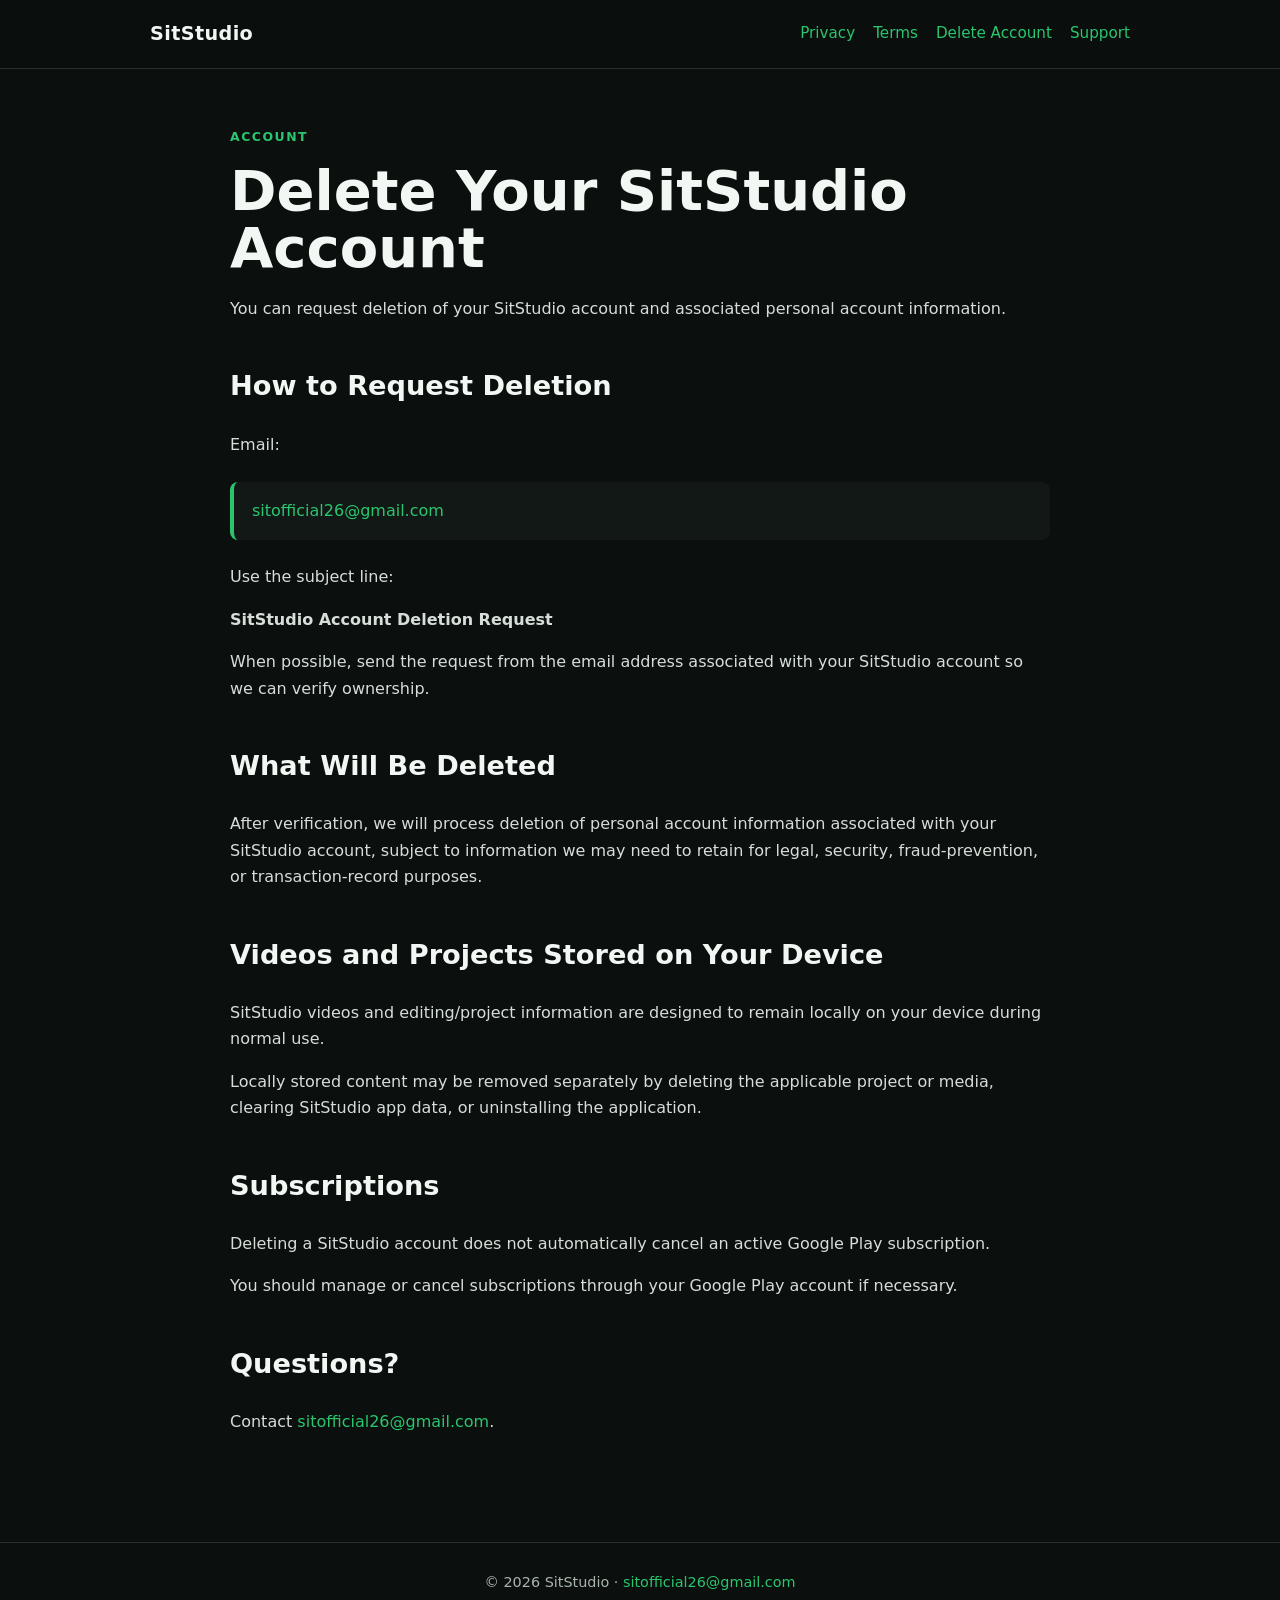
==== delete-account.html @ 653248a5 "Add delete-account.html with account deletion info This HTML file provides information on how to del" ====
<!DOCTYPE html>
<html lang="en">
<head>
  <meta charset="UTF-8">
  <meta name="viewport" content="width=device-width, initial-scale=1.0">
  <title>Delete Your Account | SitStudio</title>
  <link rel="stylesheet" href="styles.css">
</head>
<body>
<header>
  <nav class="nav">
    <a class="brand" href="index.html">SitStudio</a>
    <div class="nav-links">
      <a href="privacy.html">Privacy</a>
      <a href="terms.html">Terms</a>
      <a href="delete-account.html">Delete Account</a>
      <a href="support.html">Support</a>
    </div>
  </nav>
</header>

<main class="legal">
  <div class="eyebrow">Account</div>
  <h1>Delete Your SitStudio Account</h1>

  <p>You can request deletion of your SitStudio account and associated personal account information.</p>

  <h2>How to Request Deletion</h2>

  <p>Email:</p>

  <div class="notice">
    <a href="mailto:sitofficial26@gmail.com?subject=SitStudio%20Account%20Deletion%20Request">
      sitofficial26@gmail.com
    </a>
  </div>

  <p>Use the subject line:</p>

  <p><strong>SitStudio Account Deletion Request</strong></p>

  <p>When possible, send the request from the email address associated with your SitStudio account so we can verify ownership.</p>

  <h2>What Will Be Deleted</h2>
  <p>After verification, we will process deletion of personal account information associated with your SitStudio account, subject to information we may need to retain for legal, security, fraud-prevention, or transaction-record purposes.</p>

  <h2>Videos and Projects Stored on Your Device</h2>
  <p>SitStudio videos and editing/project information are designed to remain locally on your device during normal use.</p>

  <p>Locally stored content may be removed separately by deleting the applicable project or media, clearing SitStudio app data, or uninstalling the application.</p>

  <h2>Subscriptions</h2>
  <p>Deleting a SitStudio account does not automatically cancel an active Google Play subscription.</p>

  <p>You should manage or cancel subscriptions through your Google Play account if necessary.</p>

  <h2>Questions?</h2>
  <p>Contact <a href="mailto:sitofficial26@gmail.com">sitofficial26@gmail.com</a>.</p>
</main>

<footer>
  © 2026 SitStudio · <a href="mailto:sitofficial26@gmail.com">sitofficial26@gmail.com</a>
</footer>
</body>
</html>
---- styles.css ----
:root {
  --bg: #0b0f0d;
  --panel: #121815;
  --panel-2: #171f1b;
  --text: #f3f7f4;
  --muted: #a9b5ad;
  --green: #2bc56f;
  --green-dark: #16964f;
  --border: #26312b;
  --max: 980px;
}

* {
  box-sizing: border-box;
}

html {
  scroll-behavior: smooth;
}

body {
  margin: 0;
  background: var(--bg);
  color: var(--text);
  font-family: Inter, ui-sans-serif, system-ui, -apple-system, BlinkMacSystemFont, "Segoe UI", sans-serif;
  line-height: 1.65;
}

a {
  color: var(--green);
  text-decoration: none;
}

a:hover {
  text-decoration: underline;
}

header {
  border-bottom: 1px solid var(--border);
  background: rgba(11, 15, 13, 0.96);
  position: sticky;
  top: 0;
  z-index: 10;
}

.nav {
  width: min(var(--max), calc(100% - 32px));
  margin: 0 auto;
  min-height: 68px;
  display: flex;
  align-items: center;
  justify-content: space-between;
  gap: 20px;
}

.brand {
  font-size: 1.2rem;
  font-weight: 800;
  letter-spacing: 0.02em;
  color: var(--text);
}

.nav-links {
  display: flex;
  gap: 18px;
  flex-wrap: wrap;
  font-size: 0.95rem;
}

main {
  width: min(var(--max), calc(100% - 32px));
  margin: 0 auto;
}

.hero {
  padding: 90px 0 70px;
  text-align: center;
}

.eyebrow {
  color: var(--green);
  text-transform: uppercase;
  letter-spacing: 0.12em;
  font-weight: 800;
  font-size: 0.78rem;
}

h1 {
  font-size: clamp(2.4rem, 7vw, 5rem);
  line-height: 1.02;
  margin: 14px 0 20px;
}

h2 {
  margin-top: 42px;
  font-size: 1.7rem;
}

h3 {
  margin-top: 30px;
}

.lead {
  color: var(--muted);
  max-width: 720px;
  margin: 0 auto;
  font-size: 1.12rem;
}

.cta-row {
  margin-top: 32px;
  display: flex;
  justify-content: center;
  gap: 14px;
  flex-wrap: wrap;
}

.button {
  display: inline-block;
  background: var(--green);
  color: #07100b;
  padding: 12px 20px;
  border-radius: 10px;
  font-weight: 800;
}

.button.secondary {
  background: transparent;
  color: var(--text);
  border: 1px solid var(--border);
}

.grid {
  display: grid;
  grid-template-columns: repeat(3, 1fr);
  gap: 18px;
  padding: 20px 0 80px;
}

.card {
  background: linear-gradient(180deg, var(--panel), var(--panel-2));
  border: 1px solid var(--border);
  border-radius: 16px;
  padding: 22px;
}

.card h3 {
  margin-top: 0;
}

.card p {
  color: var(--muted);
}

.legal {
  max-width: 820px;
  padding: 58px 0 90px;
}

.legal h1 {
  font-size: clamp(2.2rem, 6vw, 3.5rem);
}

.legal p,
.legal li {
  color: #d6ded9;
}

.notice {
  background: var(--panel);
  border-left: 4px solid var(--green);
  padding: 16px 18px;
  border-radius: 8px;
  margin: 24px 0;
}

footer {
  border-top: 1px solid var(--border);
  color: var(--muted);
  padding: 28px 16px;
  text-align: center;
  font-size: 0.9rem;
}

@media (max-width: 760px) {
  .nav {
    align-items: flex-start;
    flex-direction: column;
    padding: 14px 0;
  }

  .grid {
    grid-template-columns: 1fr;
  }

  .hero {
    padding-top: 62px;
  }
}
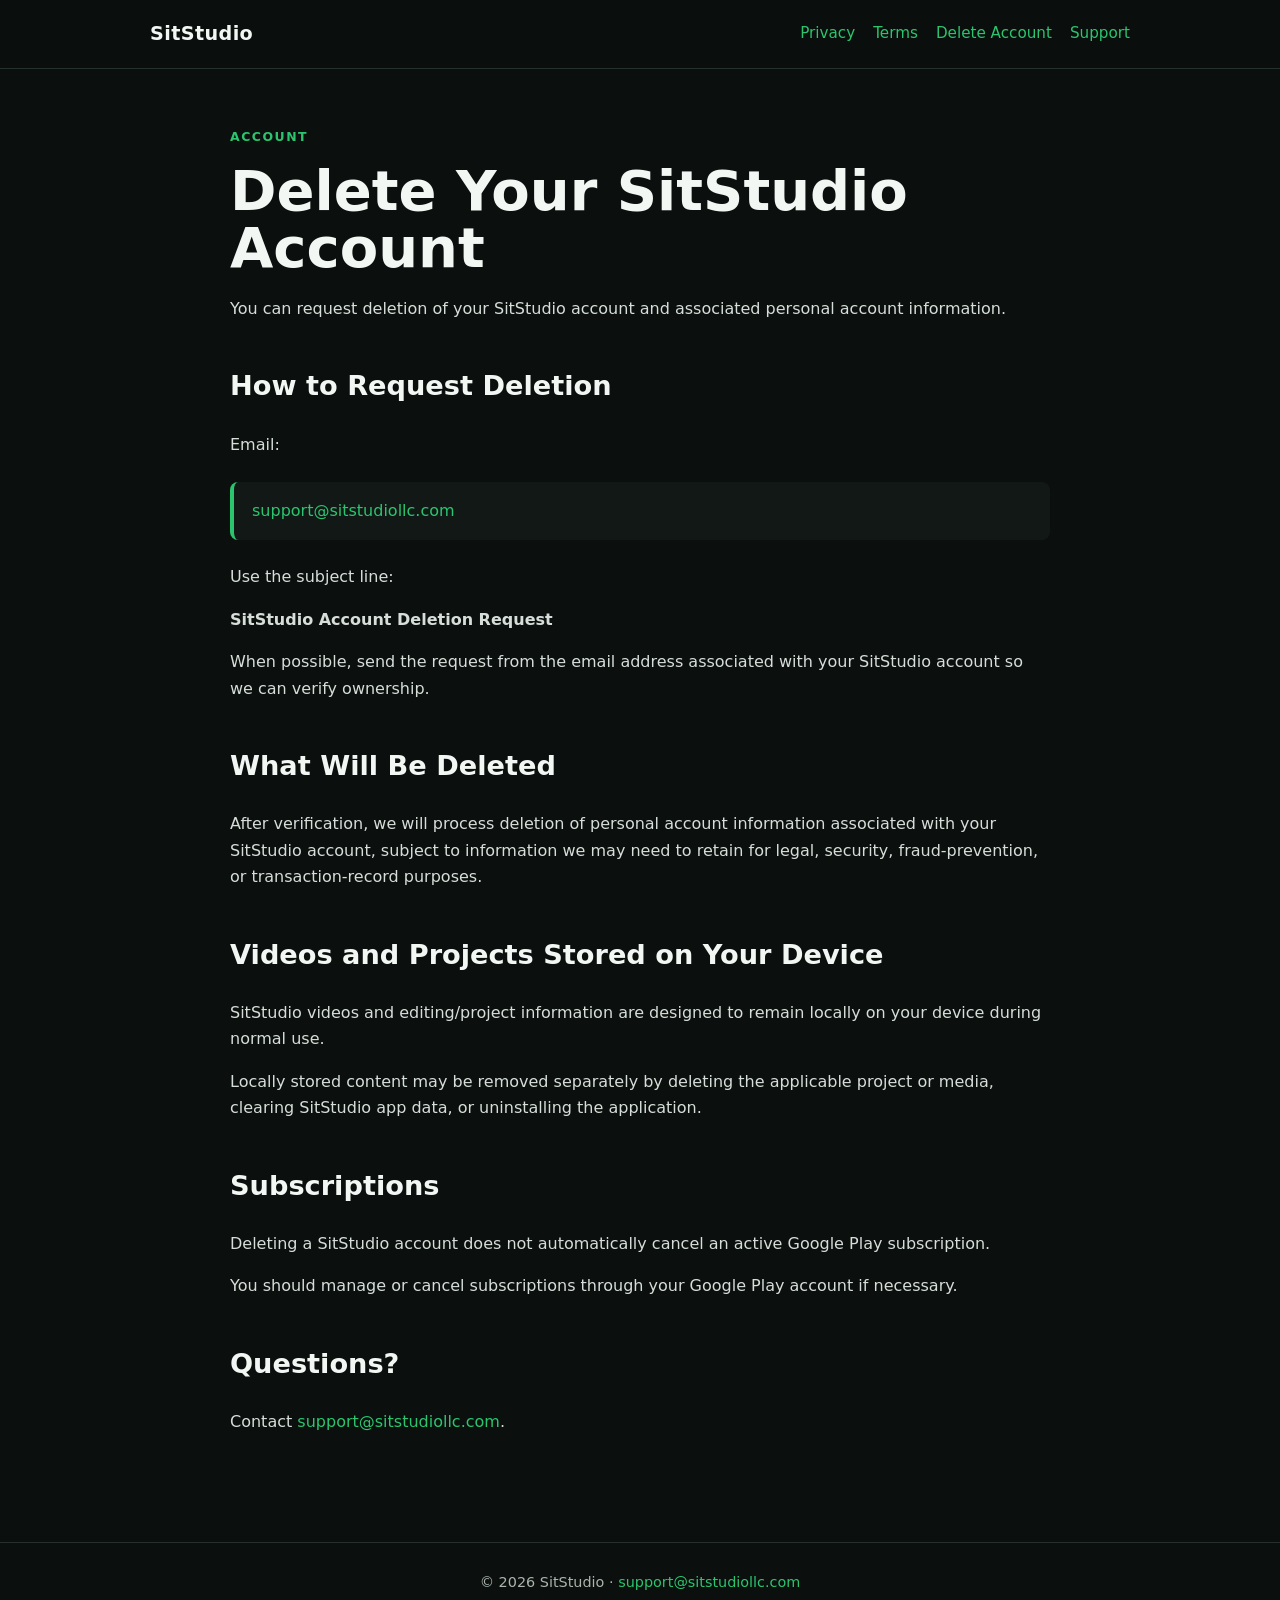
==== commit a04c4f9d: "emai-update" ====
--- a/delete-account.html
+++ b/delete-account.html
@@ -30,8 +30,8 @@
   <p>Email:</p>
 
   <div class="notice">
-    <a href="mailto:sitofficial26@gmail.com?subject=SitStudio%20Account%20Deletion%20Request">
-      sitofficial26@gmail.com
+    <a href="mailto:support@sitstudiollc.com?subject=SitStudio%20Account%20Deletion%20Request">
+      support@sitstudiollc.com
     </a>
   </div>
 
@@ -55,11 +55,11 @@
   <p>You should manage or cancel subscriptions through your Google Play account if necessary.</p>
 
   <h2>Questions?</h2>
-  <p>Contact <a href="mailto:sitofficial26@gmail.com">sitofficial26@gmail.com</a>.</p>
+  <p>Contact <a href="mailto:support@sitstudiollc.com">support@sitstudiollc.com</a>.</p>
 </main>
 
 <footer>
-  © 2026 SitStudio · <a href="mailto:sitofficial26@gmail.com">sitofficial26@gmail.com</a>
+  © 2026 SitStudio · <a href="mailto:support@sitstudiollc.com">support@sitstudiollc.com</a>
 </footer>
 </body>
 </html>
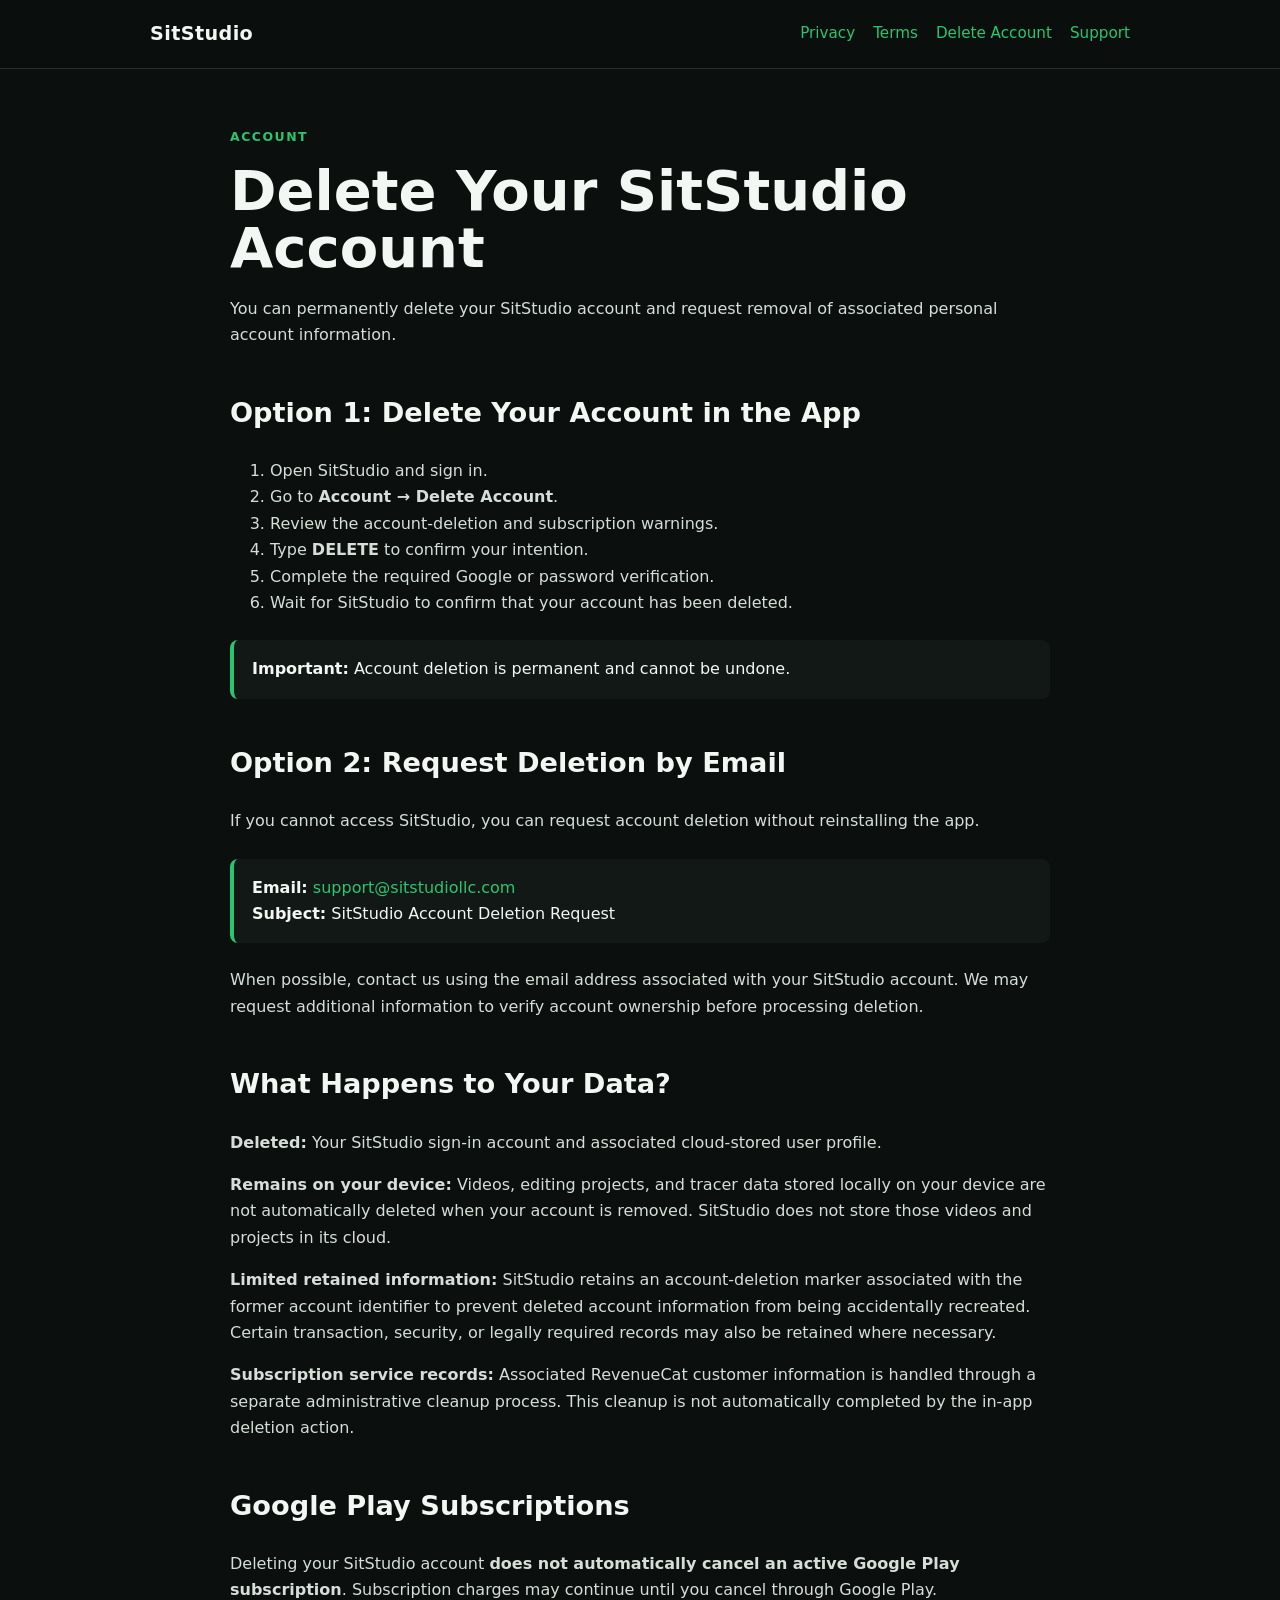
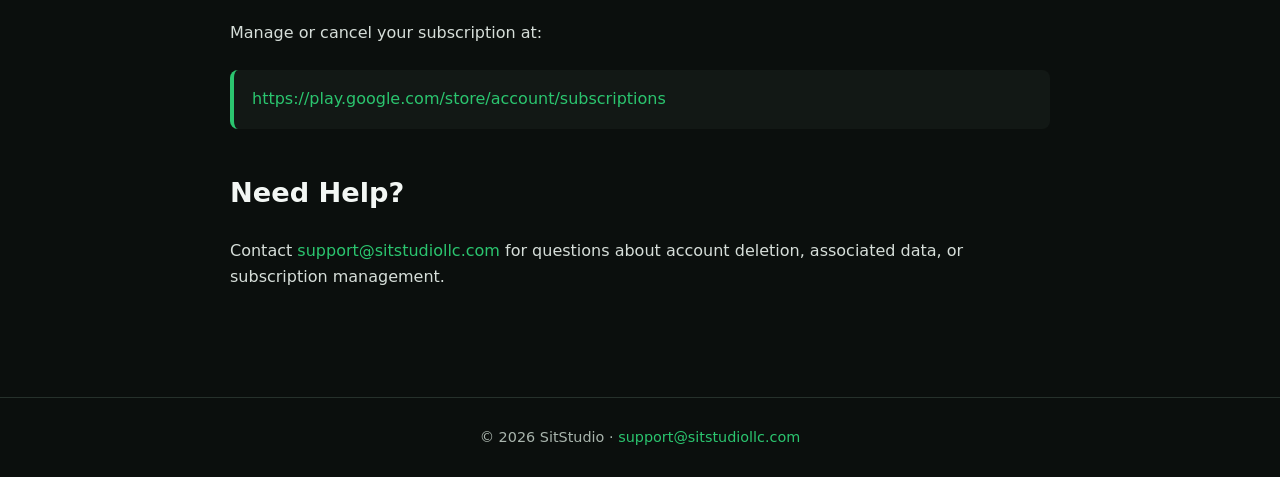
==== commit e06d5c8d: "updating the information on delete account page" ====
--- a/delete-account.html
+++ b/delete-account.html
@@ -22,40 +22,40 @@
 <main class="legal">
   <div class="eyebrow">Account</div>
   <h1>Delete Your SitStudio Account</h1>
+  <p>You can permanently delete your SitStudio account and request removal of associated personal account information.</p>
 
-  <p>You can request deletion of your SitStudio account and associated personal account information.</p>
+  <h2>Option 1: Delete Your Account in the App</h2>
+  <ol>
+    <li>Open SitStudio and sign in.</li>
+    <li>Go to <strong>Account → Delete Account</strong>.</li>
+    <li>Review the account-deletion and subscription warnings.</li>
+    <li>Type <strong>DELETE</strong> to confirm your intention.</li>
+    <li>Complete the required Google or password verification.</li>
+    <li>Wait for SitStudio to confirm that your account has been deleted.</li>
+  </ol>
+  <div class="notice"><strong>Important:</strong> Account deletion is permanent and cannot be undone.</div>
 
-  <h2>How to Request Deletion</h2>
+  <h2>Option 2: Request Deletion by Email</h2>
+  <p>If you cannot access SitStudio, you can request account deletion without reinstalling the app.</p>
+  <div class="notice">
+    <strong>Email:</strong> <a href="mailto:support@sitstudiollc.com?subject=SitStudio%20Account%20Deletion%20Request">support@sitstudiollc.com</a><br>
+    <strong>Subject:</strong> SitStudio Account Deletion Request
+  </div>
+  <p>When possible, contact us using the email address associated with your SitStudio account. We may request additional information to verify account ownership before processing deletion.</p>
 
-  <p>Email:</p>
+  <h2>What Happens to Your Data?</h2>
+  <p><strong>Deleted:</strong> Your SitStudio sign-in account and associated cloud-stored user profile.</p>
+  <p><strong>Remains on your device:</strong> Videos, editing projects, and tracer data stored locally on your device are not automatically deleted when your account is removed. SitStudio does not store those videos and projects in its cloud.</p>
+  <p><strong>Limited retained information:</strong> SitStudio retains an account-deletion marker associated with the former account identifier to prevent deleted account information from being accidentally recreated. Certain transaction, security, or legally required records may also be retained where necessary.</p>
+  <p><strong>Subscription service records:</strong> Associated RevenueCat customer information is handled through a separate administrative cleanup process. This cleanup is not automatically completed by the in-app deletion action.</p>
 
-  <div class="notice">
-    <a href="mailto:support@sitstudiollc.com?subject=SitStudio%20Account%20Deletion%20Request">
-      support@sitstudiollc.com
-    </a>
-  </div>
+  <h2>Google Play Subscriptions</h2>
+  <p>Deleting your SitStudio account <strong>does not automatically cancel an active Google Play subscription</strong>. Subscription charges may continue until you cancel through Google Play.</p>
+  <p>Manage or cancel your subscription at:</p>
+  <div class="notice"><a href="https://play.google.com/store/account/subscriptions" target="_blank" rel="noopener noreferrer">https://play.google.com/store/account/subscriptions</a></div>
 
-  <p>Use the subject line:</p>
-
-  <p><strong>SitStudio Account Deletion Request</strong></p>
-
-  <p>When possible, send the request from the email address associated with your SitStudio account so we can verify ownership.</p>
-
-  <h2>What Will Be Deleted</h2>
-  <p>After verification, we will process deletion of personal account information associated with your SitStudio account, subject to information we may need to retain for legal, security, fraud-prevention, or transaction-record purposes.</p>
-
-  <h2>Videos and Projects Stored on Your Device</h2>
-  <p>SitStudio videos and editing/project information are designed to remain locally on your device during normal use.</p>
-
-  <p>Locally stored content may be removed separately by deleting the applicable project or media, clearing SitStudio app data, or uninstalling the application.</p>
-
-  <h2>Subscriptions</h2>
-  <p>Deleting a SitStudio account does not automatically cancel an active Google Play subscription.</p>
-
-  <p>You should manage or cancel subscriptions through your Google Play account if necessary.</p>
-
-  <h2>Questions?</h2>
-  <p>Contact <a href="mailto:support@sitstudiollc.com">support@sitstudiollc.com</a>.</p>
+  <h2>Need Help?</h2>
+  <p>Contact <a href="mailto:support@sitstudiollc.com">support@sitstudiollc.com</a> for questions about account deletion, associated data, or subscription management.</p>
 </main>
 
 <footer>
